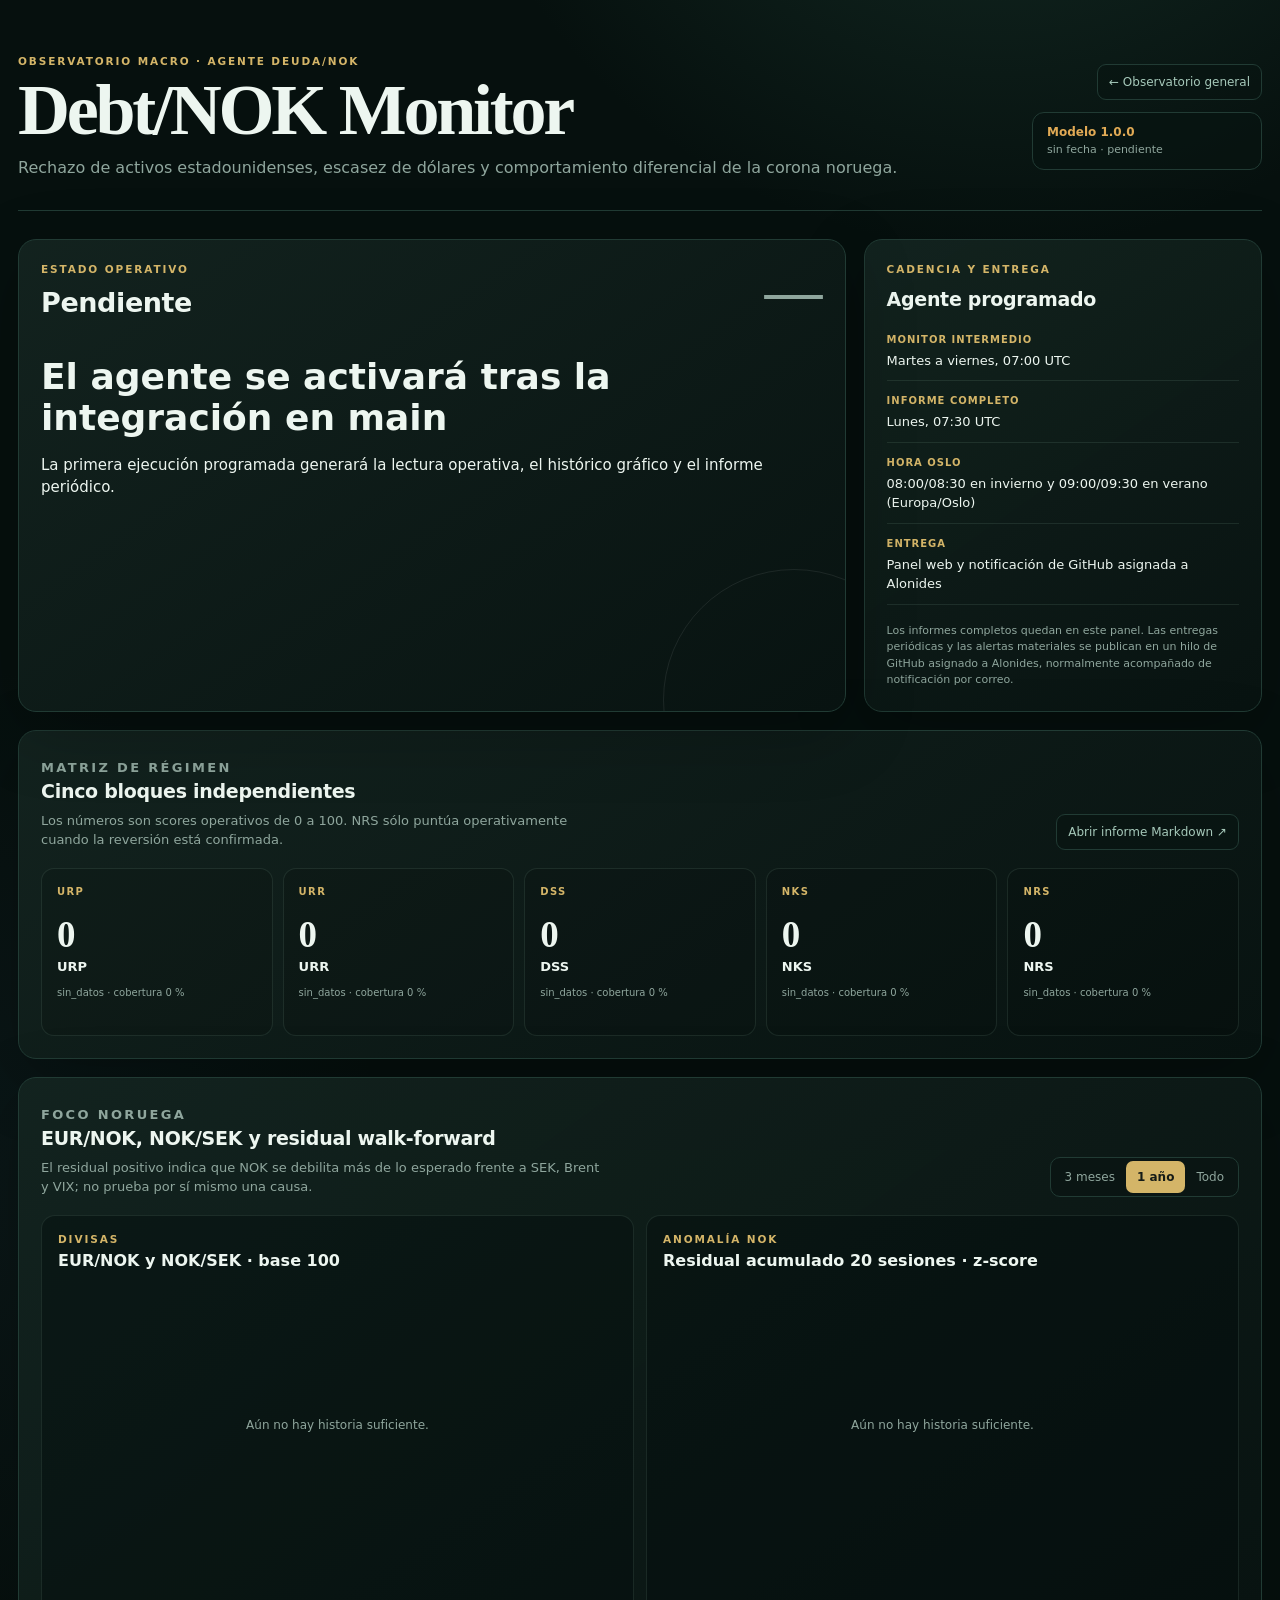
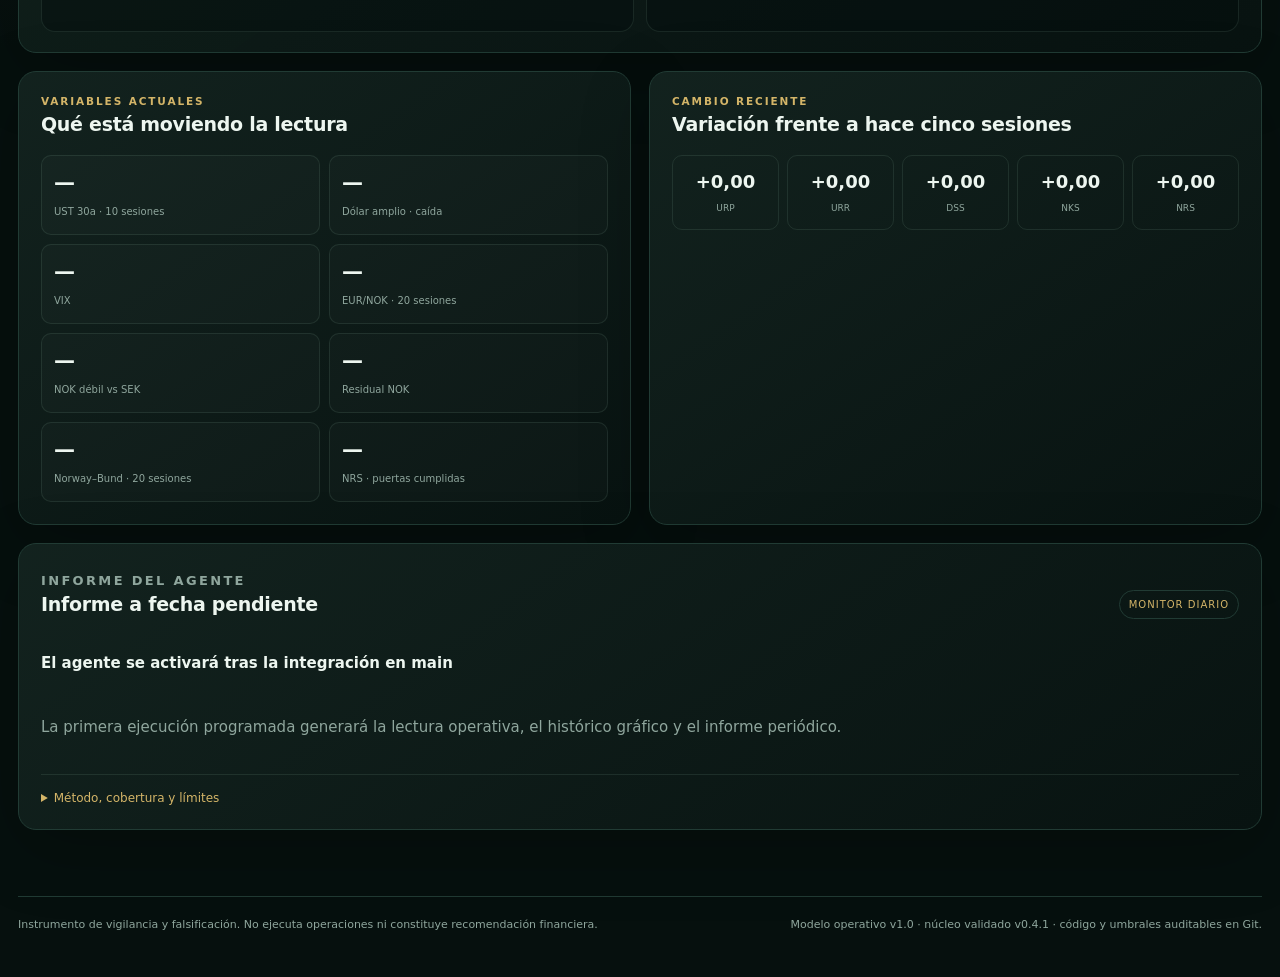
==== debt-nok.html @ 85199d96 "feat: operational Debt/NOK v1 monitor, dashboard and agent" ====
<!doctype html>
<html lang="es">
<head>
  <meta charset="utf-8">
  <meta name="viewport" content="width=device-width, initial-scale=1">
  <meta name="color-scheme" content="dark">
  <meta name="theme-color" content="#07100f">
  <title>Debt/NOK Monitor · Observatorio macro</title>
  <link rel="stylesheet" href="web/styles.css">
  <link rel="stylesheet" href="web/debt-nok.css">
</head>
<body>
  <header class="topbar shell monitor-topbar">
    <div>
      <p class="eyebrow">OBSERVATORIO MACRO · AGENTE DEUDA/NOK</p>
      <h1>Debt/NOK Monitor</h1>
      <p class="subtitle">Rechazo de activos estadounidenses, escasez de dólares y comportamiento diferencial de la corona noruega.</p>
    </div>
    <div class="monitor-actions">
      <a class="back-link" href="index.html">← Observatorio general</a>
      <div id="monitor-health" class="health" aria-live="polite">Cargando monitor…</div>
    </div>
  </header>

  <main class="shell monitor-main">
    <section class="monitor-hero">
      <article id="alert-card" class="card alert-card pending">
        <div class="alert-head">
          <div><p class="eyebrow">ESTADO OPERATIVO</p><h2 id="alert-label">Pendiente</h2></div>
          <div id="alert-score" class="alert-score">—</div>
        </div>
        <h3 id="headline">Esperando el primer informe operativo.</h3>
        <p id="summary" class="method">El agente publicará aquí su lectura actual.</p>
        <div id="reasons" class="reason-list"></div>
      </article>

      <article class="card cadence-card">
        <p class="eyebrow">CADENCIA Y ENTREGA</p>
        <h2>Agente programado</h2>
        <dl id="schedule" class="schedule-list"></dl>
        <p class="delivery-note">Los informes completos quedan en este panel. Las entregas periódicas y las alertas materiales se publican en un hilo de GitHub asignado a Alonides, normalmente acompañado de notificación por correo.</p>
      </article>
    </section>

    <section class="card">
      <div class="section-head">
        <div>
          <p class="eyebrow">MATRIZ DE RÉGIMEN</p>
          <h2>Cinco bloques independientes</h2>
          <p>Los números son scores operativos de 0 a 100. NRS sólo puntúa operativamente cuando la reversión está confirmada.</p>
        </div>
        <a class="report-link" href="data/debt_nok/latest.md" target="_blank" rel="noreferrer">Abrir informe Markdown ↗</a>
      </div>
      <div id="block-grid" class="block-grid"></div>
    </section>

    <section class="card charts-section">
      <div class="section-head">
        <div>
          <p class="eyebrow">FOCO NORUEGA</p>
          <h2>EUR/NOK, NOK/SEK y residual walk-forward</h2>
          <p>El residual positivo indica que NOK se debilita más de lo esperado frente a SEK, Brent y VIX; no prueba por sí mismo una causa.</p>
        </div>
        <div class="range-picker" aria-label="Ventana temporal del monitor">
          <button type="button" data-monitor-range="92">3 meses</button>
          <button type="button" data-monitor-range="365" class="selected">1 año</button>
          <button type="button" data-monitor-range="all">Todo</button>
        </div>
      </div>
      <div class="monitor-chart-grid">
        <article class="chart-card">
          <div><p class="chart-kicker">DIVISAS</p><h3>EUR/NOK y NOK/SEK · base 100</h3></div>
          <div id="fx-chart" class="chart"></div>
        </article>
        <article class="chart-card">
          <div><p class="chart-kicker">ANOMALÍA NOK</p><h3>Residual acumulado 20 sesiones · z-score</h3></div>
          <div id="residual-chart" class="chart"></div>
        </article>
      </div>
    </section>

    <section class="monitor-detail-grid">
      <article class="card">
        <p class="eyebrow">VARIABLES ACTUALES</p>
        <h2>Qué está moviendo la lectura</h2>
        <div id="key-values" class="key-values"></div>
      </article>
      <article class="card">
        <p class="eyebrow">CAMBIO RECIENTE</p>
        <h2>Variación frente a hace cinco sesiones</h2>
        <div id="deltas" class="delta-grid"></div>
      </article>
    </section>

    <section class="card report-card">
      <div class="section-head">
        <div><p class="eyebrow">INFORME DEL AGENTE</p><h2 id="report-date">Último informe</h2></div>
        <span id="report-mode" class="mode-pill">—</span>
      </div>
      <div id="report-summary" class="report-summary"></div>
      <details class="method-details">
        <summary>Método, cobertura y límites</summary>
        <div id="method-content"></div>
      </details>
    </section>
  </main>

  <footer class="shell">
    <p>Instrumento de vigilancia y falsificación. No ejecuta operaciones ni constituye recomendación financiera.</p>
    <p>Modelo operativo v1.0 · núcleo validado v0.4.1 · código y umbrales auditables en Git.</p>
  </footer>
  <script src="web/debt-nok.js"></script>
</body>
</html>
---- web/styles.css ----
:root {
  --bg: #06100e;
  --panel: #0d1917;
  --panel-2: #12241f;
  --panel-3: #0a1513;
  --ink: #edf6f0;
  --muted: #8fa69d;
  --line: #213b34;
  --line-soft: rgba(134, 174, 159, .14);
  --accent: #d4b568;
  --green: #58c990;
  --amber: #e1aa55;
  --red: #ed776e;
  --blue: #76a9e5;
  --shadow: 0 20px 70px rgba(0, 0, 0, .24);
}

* { box-sizing: border-box; }
html { scroll-behavior: smooth; }
body {
  margin: 0;
  color: var(--ink);
  background:
    radial-gradient(circle at 78% -12%, rgba(44, 91, 75, .42), transparent 35rem),
    radial-gradient(circle at -10% 45%, rgba(43, 72, 93, .14), transparent 32rem),
    var(--bg);
  font: 15px/1.5 Inter, ui-sans-serif, system-ui, -apple-system, BlinkMacSystemFont, "Segoe UI", sans-serif;
}

a { color: #a6c9ba; text-decoration: none; }
a:hover { color: var(--ink); text-decoration: underline; }
button, input { font: inherit; }
.shell { width: min(1320px, calc(100% - 36px)); margin-inline: auto; }

.topbar {
  display: flex;
  justify-content: space-between;
  gap: 28px;
  align-items: end;
  padding: 54px 0 30px;
  border-bottom: 1px solid var(--line);
}

h1 {
  margin: 4px 0 10px;
  font: 600 clamp(38px, 6vw, 72px)/1.01 Georgia, "Times New Roman", serif;
  letter-spacing: -.045em;
}
h2 { margin: 0; font-size: 19px; letter-spacing: -.015em; }
h3 { margin: 2px 0 0; font-size: 16px; }
.eyebrow, .chart-kicker {
  margin: 0;
  color: var(--accent);
  font-size: 10.5px;
  font-weight: 800;
  letter-spacing: .18em;
}
.subtitle, .section-head p, footer, .empty { color: var(--muted); }
.subtitle { margin: 0; font-size: 16px; }

.health {
  display: grid;
  gap: 1px;
  min-width: 230px;
  padding: 10px 14px;
  border: 1px solid var(--line);
  border-radius: 12px;
  background: rgba(8, 20, 17, .72);
}
.health strong { font-size: 12px; color: var(--green); }
.health span { color: var(--muted); font-size: 11px; white-space: nowrap; }
.health.status-operational_partial strong { color: var(--amber); }
.health.status-failed strong { color: var(--red); }

main { padding: 28px 0 66px; display: grid; gap: 20px; }
.card {
  padding: 22px;
  border: 1px solid var(--line);
  border-radius: 18px;
  background: linear-gradient(145deg, rgba(19, 35, 31, .96), rgba(8, 19, 17, .98));
  box-shadow: var(--shadow);
}
.hero-grid { display: grid; grid-template-columns: 1.08fr .92fr; gap: 20px; }
.regime-card { position: relative; overflow: hidden; min-height: 260px; }
.regime-card::after {
  content: "";
  position: absolute;
  width: 230px;
  height: 230px;
  right: -100px;
  top: -120px;
  border: 1px solid rgba(212, 181, 104, .24);
  border-radius: 50%;
  box-shadow: 0 0 70px rgba(212, 181, 104, .08);
}
.regime-top { display: flex; align-items: center; justify-content: space-between; gap: 12px; }
.regime-top span { color: var(--muted); font-size: 11px; }
.regime-code { margin: 23px 0 7px; color: var(--accent); font: 700 60px/1 Georgia, serif; }
.regime-card h2 { max-width: 650px; font-size: clamp(22px, 3vw, 29px); }
.regime-card .method { max-width: 720px; margin: 20px 0 0; color: var(--muted); }
.regime-meta { display: flex; flex-wrap: wrap; gap: 7px; margin-top: 12px; }
.regime-meta span, .method-id { color: var(--muted); font-size: 10px; }
.regime-meta span { padding: 4px 8px; border: 1px solid var(--line); border-radius: 99px; background: rgba(0, 0, 0, .12); }
.method-id { margin: 12px 0 0; font-family: ui-monospace, SFMono-Regular, Menlo, monospace; }
.regime-h1 .regime-code, .regime-mixed .regime-code { color: var(--red); }
.regime-h2 .regime-code { color: var(--blue); }
.regime-h0 .regime-code { color: var(--amber); }
.regime-indeterminate .regime-code { color: var(--silver, #b7c5c0); font-size: clamp(34px, 5vw, 54px); }

.section-head { display: flex; justify-content: space-between; align-items: end; gap: 20px; margin-bottom: 18px; }
.section-head.compact { margin-bottom: 12px; }
.section-head p { max-width: 560px; margin: 5px 0 0; font-size: 13px; }
.metric-grid { display: grid; grid-template-columns: repeat(2, minmax(0, 1fr)); gap: 10px; }
.metric { min-height: 92px; padding: 14px; border: 1px solid var(--line-soft); border-radius: 12px; background: rgba(255, 255, 255, .025); }
.metric strong { display: block; font-size: clamp(21px, 2.5vw, 28px); line-height: 1.15; }
.metric span { display: block; margin-top: 7px; color: var(--muted); font-size: 11px; }
.coverage { display: flex; flex-wrap: wrap; gap: 9px 18px; margin-top: 14px; padding-top: 13px; border-top: 1px solid var(--line-soft); color: var(--muted); font-size: 11px; }
.coverage strong { color: var(--ink); }

.state-grid { display: grid; grid-template-columns: repeat(3, minmax(0, 1fr)); gap: 10px; }
.state-item { min-height: 150px; padding: 15px; border: 1px solid var(--line-soft); border-radius: 12px; background: rgba(255, 255, 255, .02); }
.state-item > span { color: var(--green); font-size: 9px; font-weight: 800; letter-spacing: .1em; text-transform: uppercase; }
.state-item.pending > span { color: var(--amber); }
.state-item > strong { display: block; margin: 9px 0 3px; font-size: 25px; line-height: 1.1; }
.state-item h3 { min-height: 39px; }
.state-item p { margin: 10px 0 0; color: var(--muted); font-size: 10px; }

.charts-section { padding-bottom: 20px; }
.range-picker { display: flex; padding: 3px; border: 1px solid var(--line); border-radius: 10px; background: var(--panel-3); }
.range-picker button { padding: 7px 11px; border: 0; border-radius: 7px; color: var(--muted); background: transparent; cursor: pointer; font-size: 12px; }
.range-picker button.selected { color: #151b17; background: var(--accent); font-weight: 700; }
.chart-grid { display: grid; grid-template-columns: repeat(2, minmax(0, 1fr)); gap: 12px; }
.chart-card { min-width: 0; padding: 16px; border: 1px solid var(--line-soft); border-radius: 14px; background: rgba(4, 14, 12, .42); }
.chart { min-height: 330px; margin-top: 8px; }
.chart svg { display: block; width: 100%; height: auto; overflow: visible; }
.chart-legend { display: flex; flex-wrap: wrap; gap: 5px 13px; min-height: 40px; padding: 4px 0 8px; color: var(--muted); font-size: 10px; }
.chart-legend span { white-space: nowrap; }
.chart-legend i { display: inline-block; width: 7px; height: 7px; margin-right: 5px; border-radius: 50%; }
.chart-legend strong { color: var(--ink); font-weight: 650; }
.grid-line { stroke: rgba(142, 170, 160, .15); stroke-width: 1; vector-effect: non-scaling-stroke; }
.axis-label { fill: #7f968e; font-size: 10px; }
.chart-empty { display: grid; min-height: 280px; place-items: center; color: var(--muted); font-size: 12px; }

.hypothesis-key { display: grid; grid-template-columns: repeat(4, minmax(0, 1fr)); gap: 8px; margin: 0 0 14px; }
.hypothesis-key div { display: flex; gap: 8px; align-items: baseline; padding: 10px; border: 1px solid var(--line-soft); border-radius: 9px; }
.hypothesis-key strong { color: var(--accent); font-size: 11px; }
.hypothesis-key span { color: var(--muted); font-size: 10px; }
.signals { display: grid; grid-template-columns: repeat(auto-fit, minmax(205px, 1fr)); gap: 10px; }
.signal { min-height: 185px; padding: 14px; border: 1px solid var(--line); border-radius: 12px; background: rgba(0, 0, 0, .09); }
.signal-state { color: var(--muted); font-size: 10px; text-transform: uppercase; letter-spacing: .08em; }
.signal .dot { display: inline-block; width: 8px; height: 8px; margin-right: 7px; border-radius: 50%; background: #64716c; }
.signal.active { border-color: rgba(237, 119, 110, .42); background: rgba(100, 23, 24, .12); }
.signal.active .dot { background: var(--red); box-shadow: 0 0 12px var(--red); }
.signal.inactive .dot { background: var(--green); }
.signal > strong { display: block; margin: 10px 0 4px; }
.signal-value { font-size: 22px; font-weight: 700; }
.signal small { color: var(--accent); }
.signal p { margin: 10px 0 0; color: var(--muted); font-size: 11px; }

.bar-chart { display: grid; gap: 14px; }
.bar-row { display: grid; grid-template-columns: 180px minmax(100px, 1fr) 150px; align-items: center; gap: 14px; }
.bar-label { display: flex; justify-content: space-between; gap: 8px; }
.bar-label span, .bar-row small { color: var(--muted); font-size: 11px; }
.bar-track { height: 10px; overflow: hidden; border-radius: 99px; background: rgba(255, 255, 255, .05); }
.bar-track i { display: block; height: 100%; border-radius: inherit; background: linear-gradient(90deg, #7b9c8f, var(--accent)); }

input {
  min-width: 300px;
  padding: 10px 12px;
  border: 1px solid var(--line);
  border-radius: 10px;
  outline: none;
  color: var(--ink);
  background: #071310;
}
input:focus { border-color: #507265; box-shadow: 0 0 0 3px rgba(80, 114, 101, .15); }
.error-box { margin-bottom: 16px; padding: 12px 14px; border: 1px solid rgba(225, 170, 85, .35); border-radius: 10px; color: var(--amber); background: rgba(96, 60, 12, .1); }
.error-box summary { cursor: pointer; }
.error-box ul { margin: 12px 0 0; padding-left: 18px; color: var(--muted); font-size: 11px; }
.group { margin-top: 10px; border-top: 1px solid var(--line-soft); }
.group > summary { display: flex; justify-content: space-between; padding: 14px 4px; cursor: pointer; list-style: none; color: var(--accent); font-size: 11px; font-weight: 800; letter-spacing: .12em; text-transform: uppercase; }
.group > summary::-webkit-details-marker { display: none; }
.group > summary small { color: var(--muted); font-weight: 600; }
.table-wrap { overflow-x: auto; padding-bottom: 4px; }
table { width: 100%; border-collapse: collapse; }
th, td { padding: 11px 8px; border-bottom: 1px solid var(--line-soft); text-align: left; white-space: nowrap; }
th { color: var(--muted); font-size: 10px; font-weight: 700; letter-spacing: .08em; text-transform: uppercase; }
td { font-size: 12px; }
td:first-child { min-width: 260px; white-space: normal; }
td small { color: var(--muted); }
td.numeric { font-variant-numeric: tabular-nums; font-weight: 650; }
.quality { display: inline-flex; align-items: center; gap: 6px; }
.quality::before { content: ""; width: 7px; height: 7px; border-radius: 50%; background: var(--green); }
.quality.warning::before { background: var(--amber); }
.quality.stale::before, .quality.missing::before { background: var(--red); }

footer { display: flex; justify-content: space-between; gap: 24px; padding: 20px 0 44px; border-top: 1px solid var(--line); font-size: 11px; }
footer p { margin: 0; }

@media (max-width: 980px) {
  .hero-grid, .chart-grid { grid-template-columns: 1fr; }
  .state-grid { grid-template-columns: repeat(2, minmax(0, 1fr)); }
  .hypothesis-key { grid-template-columns: repeat(2, minmax(0, 1fr)); }
  .chart { min-height: 280px; }
}

@media (max-width: 680px) {
  .shell { width: min(100% - 24px, 1320px); }
  .topbar { align-items: flex-start; flex-direction: column; padding-top: 34px; }
  .health { width: 100%; }
  main { padding-top: 16px; gap: 12px; }
  .card { padding: 16px; border-radius: 15px; }
  .section-head, .data-head { align-items: flex-start; flex-direction: column; }
  .metric-grid { grid-template-columns: 1fr 1fr; }
  .metric { min-height: 82px; }
  .range-picker { width: 100%; }
  .range-picker button { flex: 1; }
  .chart-card { padding: 12px; }
  .chart { min-height: 225px; }
  .chart-legend { min-height: 52px; }
  .signals { grid-template-columns: 1fr; }
  .state-grid, .hypothesis-key { grid-template-columns: 1fr; }
  .signal { min-height: auto; }
  .bar-row { grid-template-columns: 1fr; gap: 6px; }
  .bar-row small { display: none; }
  input { width: 100%; min-width: 0; }
  footer { flex-direction: column; gap: 6px; }
}

@media (max-width: 420px) {
  .metric-grid { grid-template-columns: 1fr; }
  .regime-code { font-size: 52px; }
  .coverage { display: grid; grid-template-columns: repeat(3, 1fr); gap: 8px; }
  .coverage span { display: grid; }
}
---- web/debt-nok.css ----
.monitor-topbar { align-items: center; }
.monitor-actions { display: grid; justify-items: end; gap: 12px; }
.back-link, .report-link {
  display: inline-flex;
  align-items: center;
  padding: 8px 11px;
  border: 1px solid var(--line);
  border-radius: 9px;
  background: rgba(8, 20, 17, .65);
  font-size: 12px;
}
.monitor-main { gap: 18px; }
.monitor-hero { display: grid; grid-template-columns: 1.35fr .65fr; gap: 18px; }
.alert-card { min-height: 290px; position: relative; overflow: hidden; }
.alert-card::after {
  content: "";
  position: absolute;
  inset: auto -80px -120px auto;
  width: 260px;
  height: 260px;
  border-radius: 50%;
  border: 1px solid rgba(255, 255, 255, .08);
}
.alert-head { display: flex; justify-content: space-between; gap: 24px; align-items: start; }
.alert-head h2 { margin-top: 5px; font-size: 27px; }
.alert-score { font: 700 58px/1 Georgia, serif; color: var(--muted); }
.alert-card h3 { margin-top: 32px; max-width: 780px; font-size: clamp(25px, 3vw, 36px); line-height: 1.15; }
.alert-card.normal { border-color: rgba(88, 201, 144, .35); }
.alert-card.normal .alert-score, .alert-card.normal h2 { color: var(--green); }
.alert-card.watch { border-color: rgba(225, 170, 85, .5); }
.alert-card.watch .alert-score, .alert-card.watch h2 { color: var(--amber); }
.alert-card.alert { border-color: rgba(230, 154, 98, .62); }
.alert-card.alert .alert-score, .alert-card.alert h2 { color: var(--orange); }
.alert-card.critical { border-color: rgba(237, 119, 110, .7); background: linear-gradient(145deg, rgba(70, 20, 20, .92), rgba(15, 16, 15, .98)); }
.alert-card.critical .alert-score, .alert-card.critical h2 { color: var(--red); }
.reason-list { display: flex; flex-wrap: wrap; gap: 7px; margin-top: 19px; }
.reason-list span { padding: 6px 9px; border: 1px solid var(--line-soft); border-radius: 999px; color: var(--muted); font-size: 11px; background: rgba(255,255,255,.025); }
.cadence-card h2 { margin: 7px 0 18px; }
.schedule-list { display: grid; grid-template-columns: 1fr; gap: 12px; margin: 0; }
.schedule-list div { padding-bottom: 10px; border-bottom: 1px solid var(--line-soft); }
.schedule-list dt { color: var(--accent); font-size: 10px; font-weight: 800; letter-spacing: .1em; text-transform: uppercase; }
.schedule-list dd { margin: 4px 0 0; color: var(--ink); font-size: 13px; }
.delivery-note { color: var(--muted); font-size: 11px; margin: 18px 0 0; }
.block-grid { display: grid; grid-template-columns: repeat(5, minmax(0, 1fr)); gap: 10px; }
.monitor-block { padding: 15px; min-height: 168px; border: 1px solid var(--line-soft); border-radius: 13px; background: rgba(0,0,0,.12); }
.monitor-block .block-code { color: var(--accent); font-size: 10px; font-weight: 800; letter-spacing: .14em; }
.monitor-block .block-score { margin: 17px 0 4px; font: 700 37px/1 Georgia, serif; }
.monitor-block h3 { font-size: 13px; }
.monitor-block p { margin: 9px 0 0; color: var(--muted); font-size: 10px; overflow-wrap: anywhere; }
.monitor-block.watch { border-color: rgba(225,170,85,.45); }
.monitor-block.alert, .monitor-block.critical { border-color: rgba(237,119,110,.45); }
.monitor-chart-grid { display: grid; grid-template-columns: 1fr 1fr; gap: 12px; }
.monitor-detail-grid { display: grid; grid-template-columns: 1fr 1fr; gap: 18px; }
.key-values { display: grid; grid-template-columns: repeat(2, 1fr); gap: 9px; margin-top: 16px; }
.key-value { padding: 12px; border: 1px solid var(--line-soft); border-radius: 10px; background: rgba(255,255,255,.02); }
.key-value strong { display: block; font-size: 21px; }
.key-value span { color: var(--muted); font-size: 10px; }
.delta-grid { display: grid; grid-template-columns: repeat(5, 1fr); gap: 8px; margin-top: 16px; }
.delta { padding: 12px 8px; text-align: center; border: 1px solid var(--line-soft); border-radius: 10px; }
.delta strong { display: block; font-size: 18px; }
.delta span { color: var(--muted); font-size: 9px; }
.delta.up strong { color: var(--red); }
.delta.down strong { color: var(--green); }
.mode-pill { padding: 6px 9px; border: 1px solid var(--line); border-radius: 999px; color: var(--accent); font-size: 10px; text-transform: uppercase; letter-spacing: .1em; }
.report-summary { display: grid; gap: 12px; color: var(--muted); }
.report-summary strong { color: var(--ink); }
.method-details { margin-top: 20px; border-top: 1px solid var(--line-soft); padding-top: 14px; }
.method-details summary { cursor: pointer; color: var(--accent); font-size: 12px; }
.method-details div { margin-top: 13px; color: var(--muted); font-size: 11px; }
.monitor-error { padding: 16px; border: 1px solid rgba(237,119,110,.45); border-radius: 12px; color: var(--red); }
.zero-line { stroke: rgba(212,181,104,.55); stroke-dasharray: 5 5; vector-effect: non-scaling-stroke; }

@media (max-width: 1080px) {
  .monitor-hero, .monitor-detail-grid, .monitor-chart-grid { grid-template-columns: 1fr; }
  .block-grid { grid-template-columns: repeat(3, minmax(0, 1fr)); }
}
@media (max-width: 680px) {
  .monitor-actions { justify-items: stretch; width: 100%; }
  .back-link { justify-content: center; }
  .block-grid { grid-template-columns: 1fr 1fr; }
  .key-values { grid-template-columns: 1fr; }
  .delta-grid { grid-template-columns: repeat(3, 1fr); }
  .alert-score { font-size: 45px; }
}
@media (max-width: 420px) {
  .block-grid, .delta-grid { grid-template-columns: 1fr; }
}
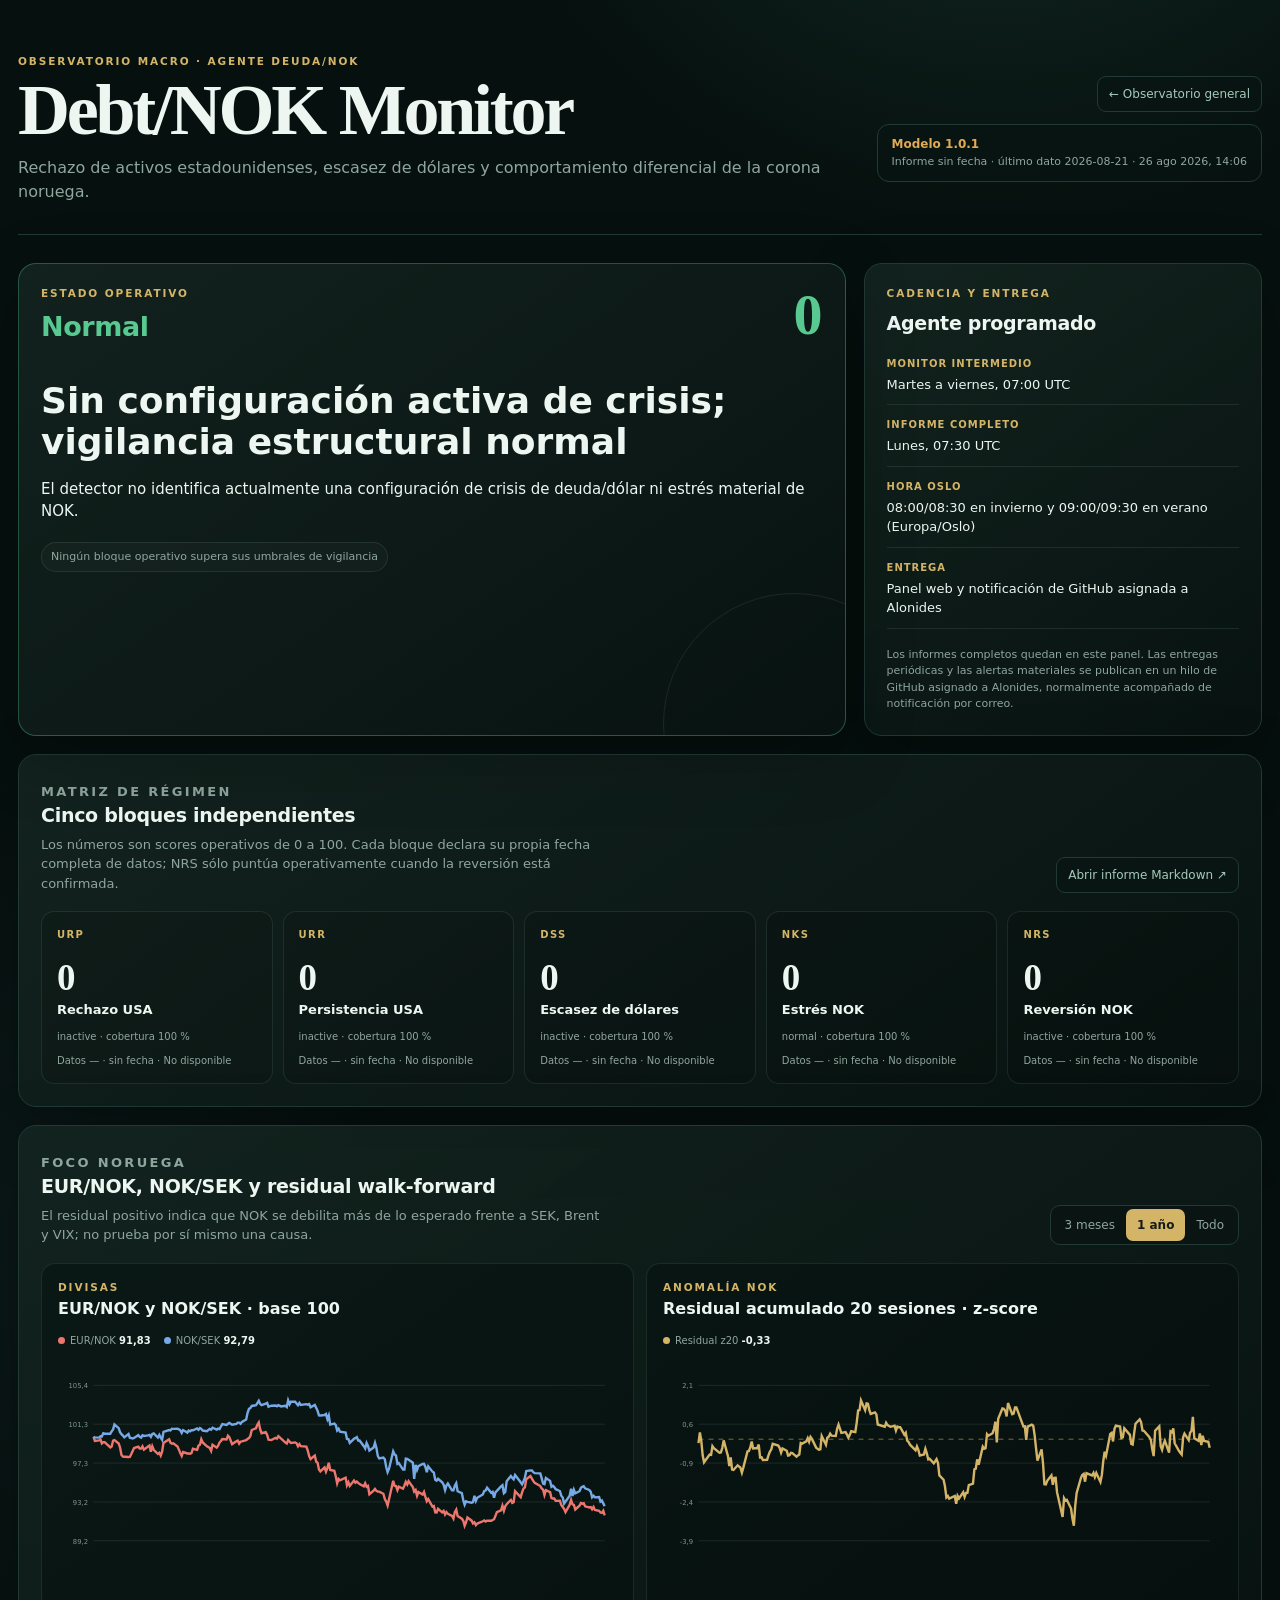
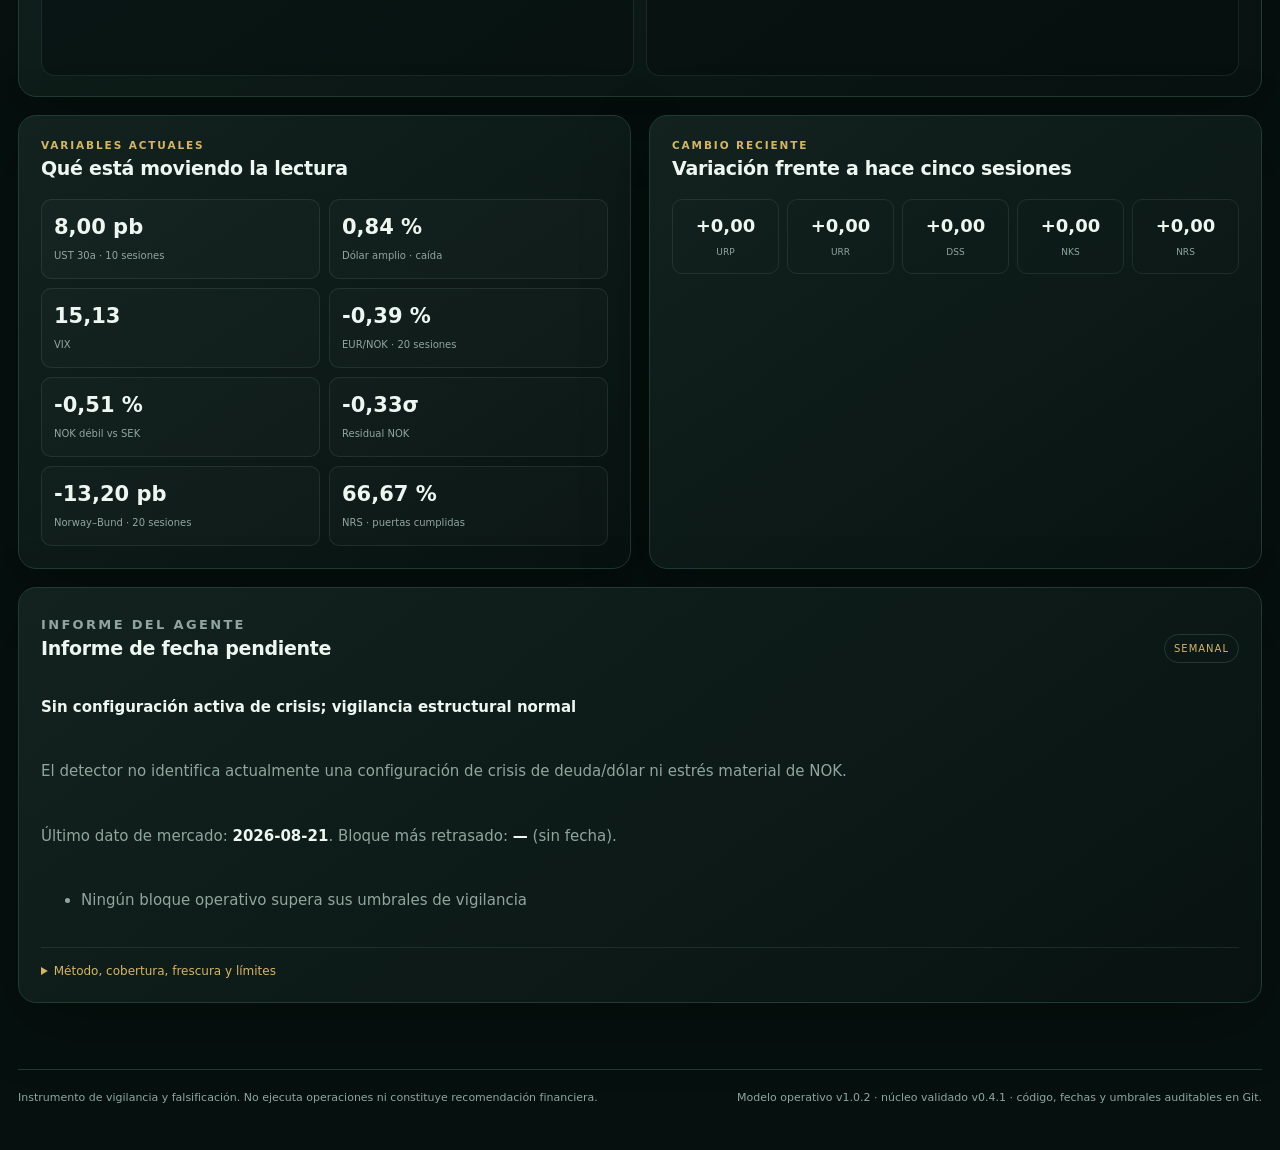
==== commit 252a2aa5: "docs: describe block-specific freshness in monitor page" ====
--- a/debt-nok.html
+++ b/debt-nok.html
@@ -47,7 +47,7 @@
         <div>
           <p class="eyebrow">MATRIZ DE RÉGIMEN</p>
           <h2>Cinco bloques independientes</h2>
-          <p>Los números son scores operativos de 0 a 100. NRS sólo puntúa operativamente cuando la reversión está confirmada.</p>
+          <p>Los números son scores operativos de 0 a 100. Cada bloque declara su propia fecha completa de datos; NRS sólo puntúa operativamente cuando la reversión está confirmada.</p>
         </div>
         <a class="report-link" href="data/debt_nok/latest.md" target="_blank" rel="noreferrer">Abrir informe Markdown ↗</a>
       </div>
@@ -99,7 +99,7 @@
       </div>
       <div id="report-summary" class="report-summary"></div>
       <details class="method-details">
-        <summary>Método, cobertura y límites</summary>
+        <summary>Método, cobertura, frescura y límites</summary>
         <div id="method-content"></div>
       </details>
     </section>
@@ -107,7 +107,7 @@
 
   <footer class="shell">
     <p>Instrumento de vigilancia y falsificación. No ejecuta operaciones ni constituye recomendación financiera.</p>
-    <p>Modelo operativo v1.0 · núcleo validado v0.4.1 · código y umbrales auditables en Git.</p>
+    <p>Modelo operativo v1.0.2 · núcleo validado v0.4.1 · código, fechas y umbrales auditables en Git.</p>
   </footer>
   <script src="web/debt-nok.js"></script>
 </body>
--- a/web/debt-nok.css
+++ b/web/debt-nok.css
@@ -30,7 +30,7 @@
 .alert-card.watch { border-color: rgba(225, 170, 85, .5); }
 .alert-card.watch .alert-score, .alert-card.watch h2 { color: var(--amber); }
 .alert-card.alert { border-color: rgba(230, 154, 98, .62); }
-.alert-card.alert .alert-score, .alert-card.alert h2 { color: var(--orange); }
+.alert-card.alert .alert-score, .alert-card.alert h2 { color: #e69a62; }
 .alert-card.critical { border-color: rgba(237, 119, 110, .7); background: linear-gradient(145deg, rgba(70, 20, 20, .92), rgba(15, 16, 15, .98)); }
 .alert-card.critical .alert-score, .alert-card.critical h2 { color: var(--red); }
 .reason-list { display: flex; flex-wrap: wrap; gap: 7px; margin-top: 19px; }
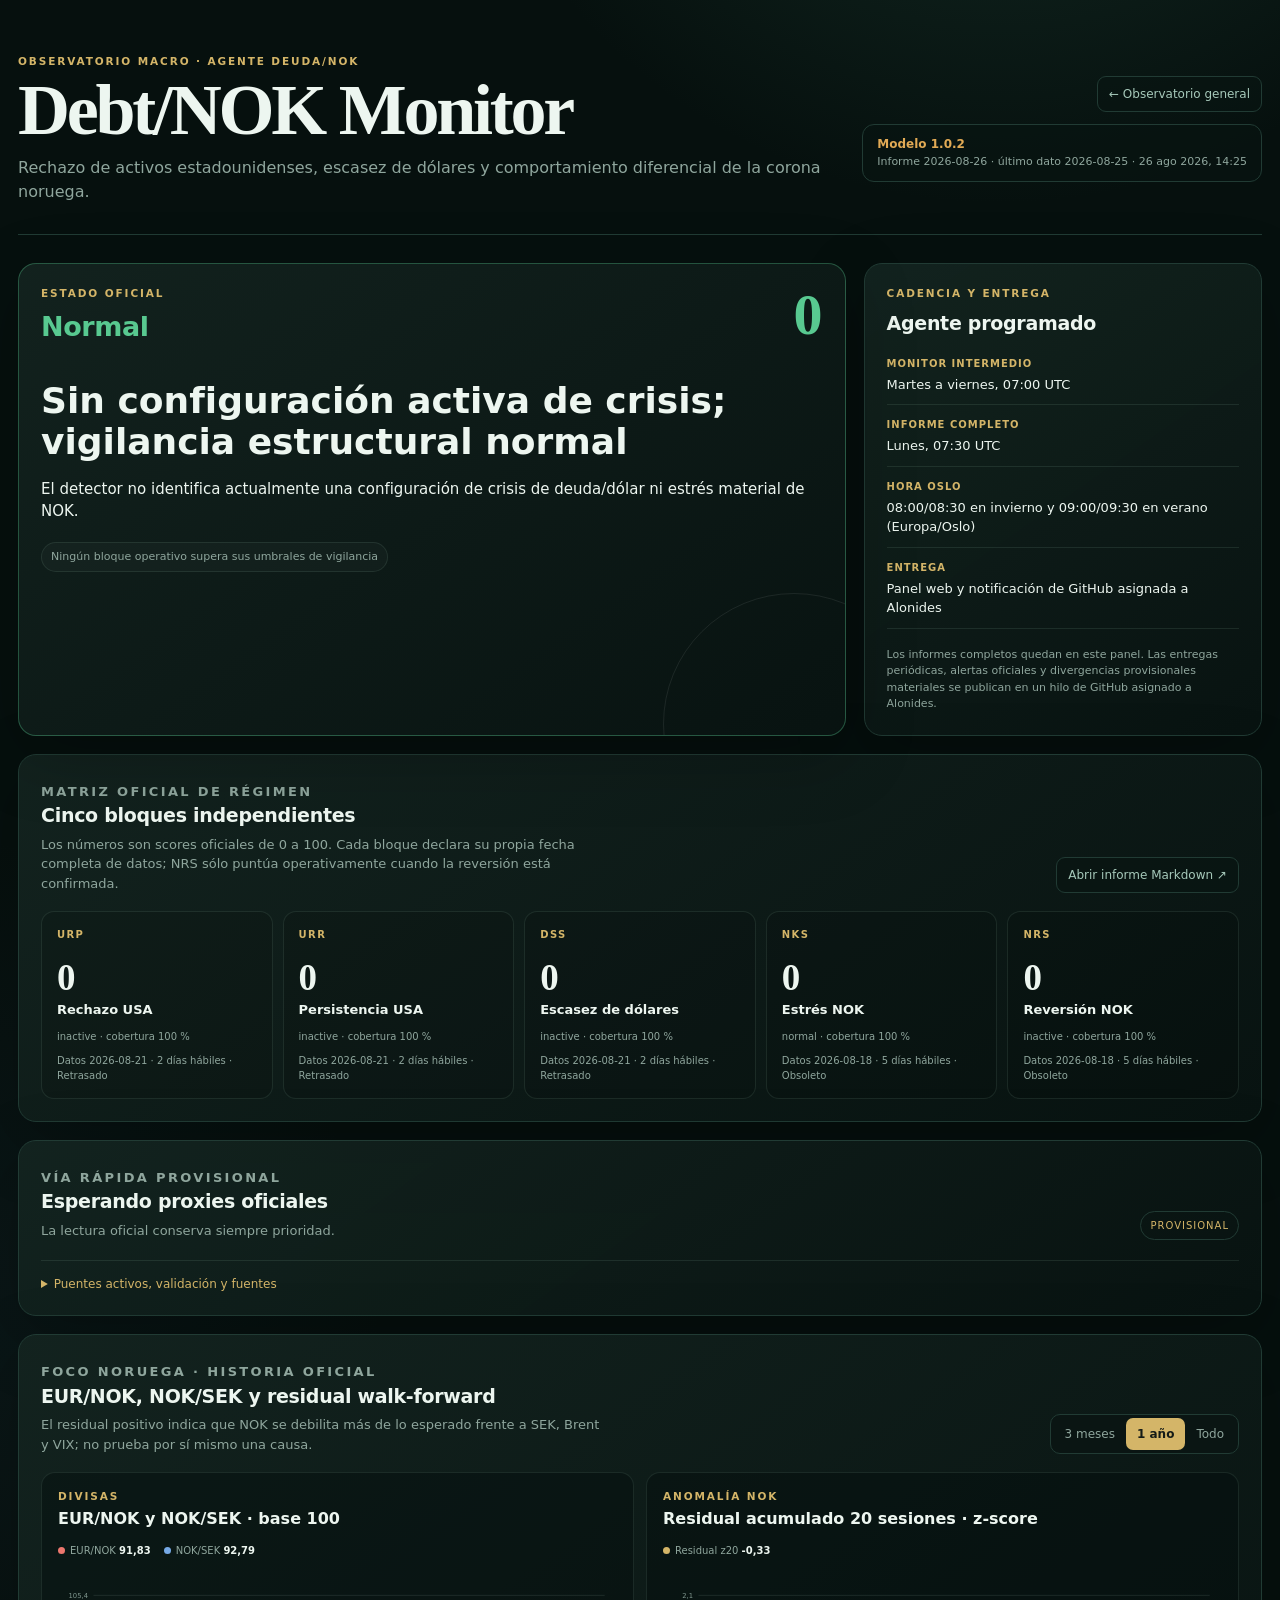
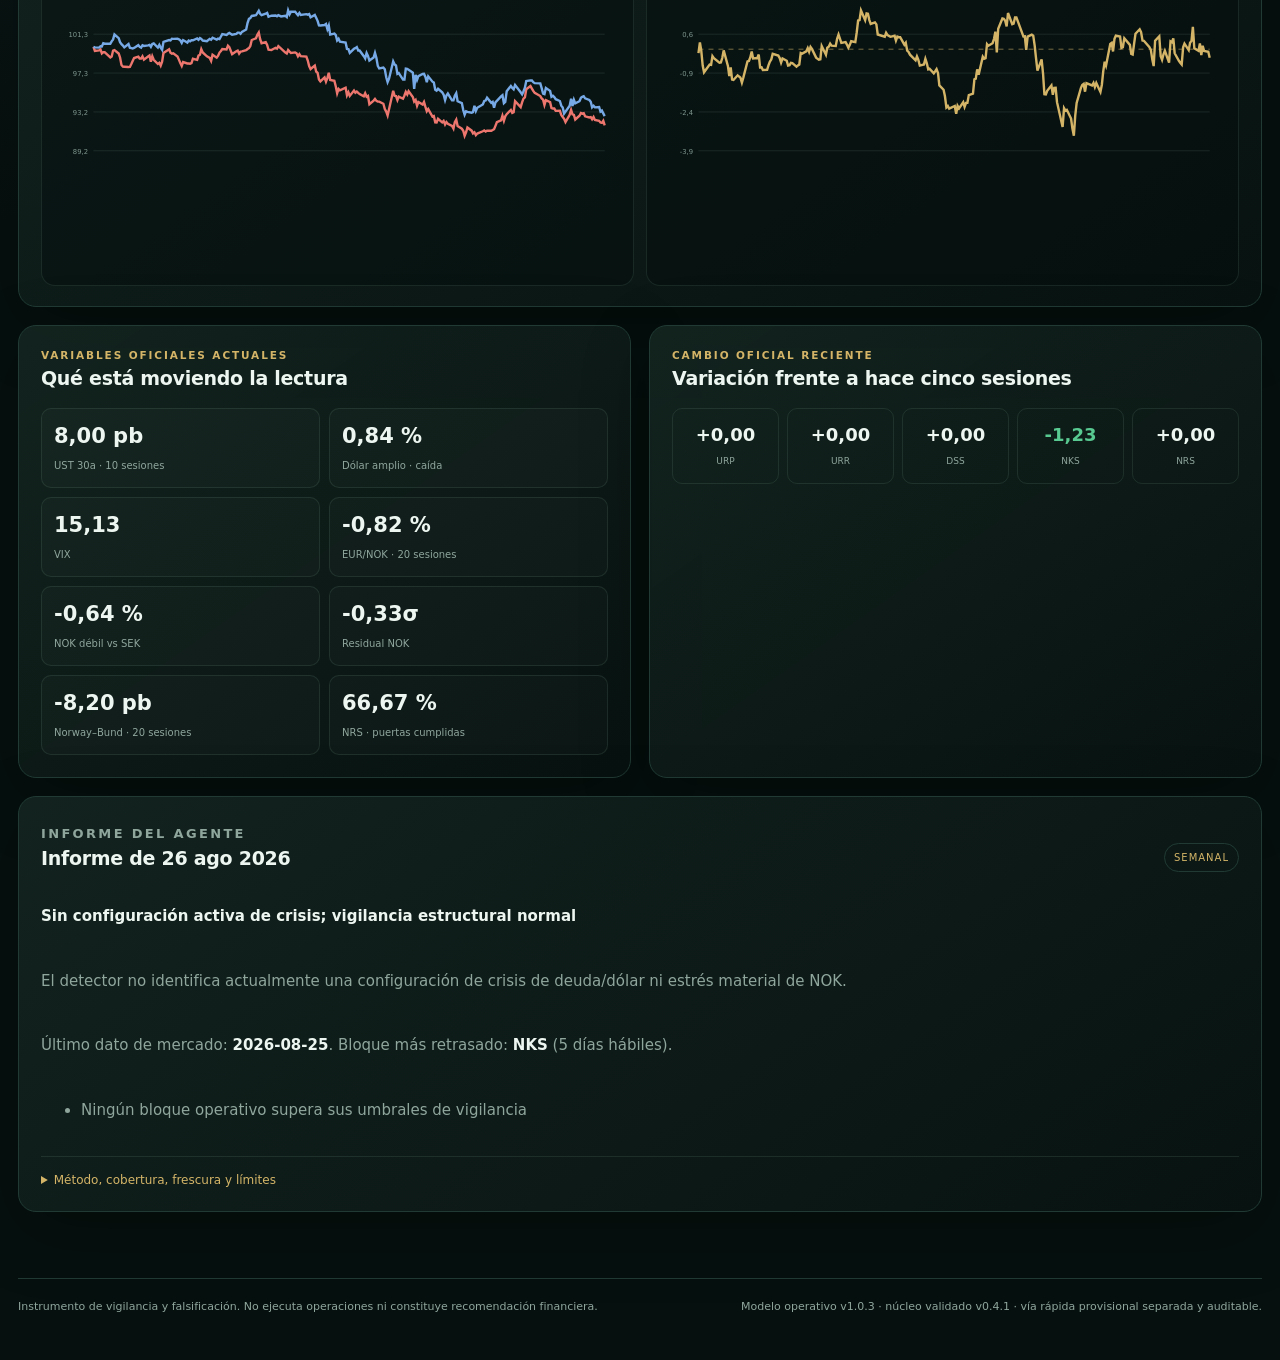
==== commit a4380db8: "feat: add provisional fast-lane panel" ====
--- a/debt-nok.html
+++ b/debt-nok.html
@@ -26,11 +26,11 @@
     <section class="monitor-hero">
       <article id="alert-card" class="card alert-card pending">
         <div class="alert-head">
-          <div><p class="eyebrow">ESTADO OPERATIVO</p><h2 id="alert-label">Pendiente</h2></div>
+          <div><p class="eyebrow">ESTADO OFICIAL</p><h2 id="alert-label">Pendiente</h2></div>
           <div id="alert-score" class="alert-score">—</div>
         </div>
         <h3 id="headline">Esperando el primer informe operativo.</h3>
-        <p id="summary" class="method">El agente publicará aquí su lectura actual.</p>
+        <p id="summary" class="method">El agente publicará aquí su lectura oficial.</p>
         <div id="reasons" class="reason-list"></div>
       </article>
 
@@ -38,26 +38,43 @@
         <p class="eyebrow">CADENCIA Y ENTREGA</p>
         <h2>Agente programado</h2>
         <dl id="schedule" class="schedule-list"></dl>
-        <p class="delivery-note">Los informes completos quedan en este panel. Las entregas periódicas y las alertas materiales se publican en un hilo de GitHub asignado a Alonides, normalmente acompañado de notificación por correo.</p>
+        <p class="delivery-note">Los informes completos quedan en este panel. Las entregas periódicas, alertas oficiales y divergencias provisionales materiales se publican en un hilo de GitHub asignado a Alonides.</p>
       </article>
     </section>
 
     <section class="card">
       <div class="section-head">
         <div>
-          <p class="eyebrow">MATRIZ DE RÉGIMEN</p>
+          <p class="eyebrow">MATRIZ OFICIAL DE RÉGIMEN</p>
           <h2>Cinco bloques independientes</h2>
-          <p>Los números son scores operativos de 0 a 100. Cada bloque declara su propia fecha completa de datos; NRS sólo puntúa operativamente cuando la reversión está confirmada.</p>
+          <p>Los números son scores oficiales de 0 a 100. Cada bloque declara su propia fecha completa de datos; NRS sólo puntúa operativamente cuando la reversión está confirmada.</p>
         </div>
         <a class="report-link" href="data/debt_nok/latest.md" target="_blank" rel="noreferrer">Abrir informe Markdown ↗</a>
       </div>
       <div id="block-grid" class="block-grid"></div>
     </section>
 
+    <section id="fast-lane-section" class="card fast-lane-card unavailable">
+      <div class="section-head">
+        <div>
+          <p class="eyebrow">VÍA RÁPIDA PROVISIONAL</p>
+          <h2 id="fast-lane-title">Esperando proxies oficiales</h2>
+          <p id="fast-lane-message">La lectura oficial conserva siempre prioridad.</p>
+        </div>
+        <span id="fast-lane-label" class="mode-pill provisional-pill">Provisional</span>
+      </div>
+      <p id="fast-lane-disclaimer" class="fast-disclaimer"></p>
+      <div id="fast-lane-comparison" class="fast-comparison-grid"></div>
+      <details class="method-details fast-details">
+        <summary>Puentes activos, validación y fuentes</summary>
+        <div id="fast-bridge-content"></div>
+      </details>
+    </section>
+
     <section class="card charts-section">
       <div class="section-head">
         <div>
-          <p class="eyebrow">FOCO NORUEGA</p>
+          <p class="eyebrow">FOCO NORUEGA · HISTORIA OFICIAL</p>
           <h2>EUR/NOK, NOK/SEK y residual walk-forward</h2>
           <p>El residual positivo indica que NOK se debilita más de lo esperado frente a SEK, Brent y VIX; no prueba por sí mismo una causa.</p>
         </div>
@@ -81,12 +98,12 @@
 
     <section class="monitor-detail-grid">
       <article class="card">
-        <p class="eyebrow">VARIABLES ACTUALES</p>
+        <p class="eyebrow">VARIABLES OFICIALES ACTUALES</p>
         <h2>Qué está moviendo la lectura</h2>
         <div id="key-values" class="key-values"></div>
       </article>
       <article class="card">
-        <p class="eyebrow">CAMBIO RECIENTE</p>
+        <p class="eyebrow">CAMBIO OFICIAL RECIENTE</p>
         <h2>Variación frente a hace cinco sesiones</h2>
         <div id="deltas" class="delta-grid"></div>
       </article>
@@ -107,7 +124,7 @@
 
   <footer class="shell">
     <p>Instrumento de vigilancia y falsificación. No ejecuta operaciones ni constituye recomendación financiera.</p>
-    <p>Modelo operativo v1.0.2 · núcleo validado v0.4.1 · código, fechas y umbrales auditables en Git.</p>
+    <p>Modelo operativo v1.0.3 · núcleo validado v0.4.1 · vía rápida provisional separada y auditable.</p>
   </footer>
   <script src="web/debt-nok.js"></script>
 </body>
